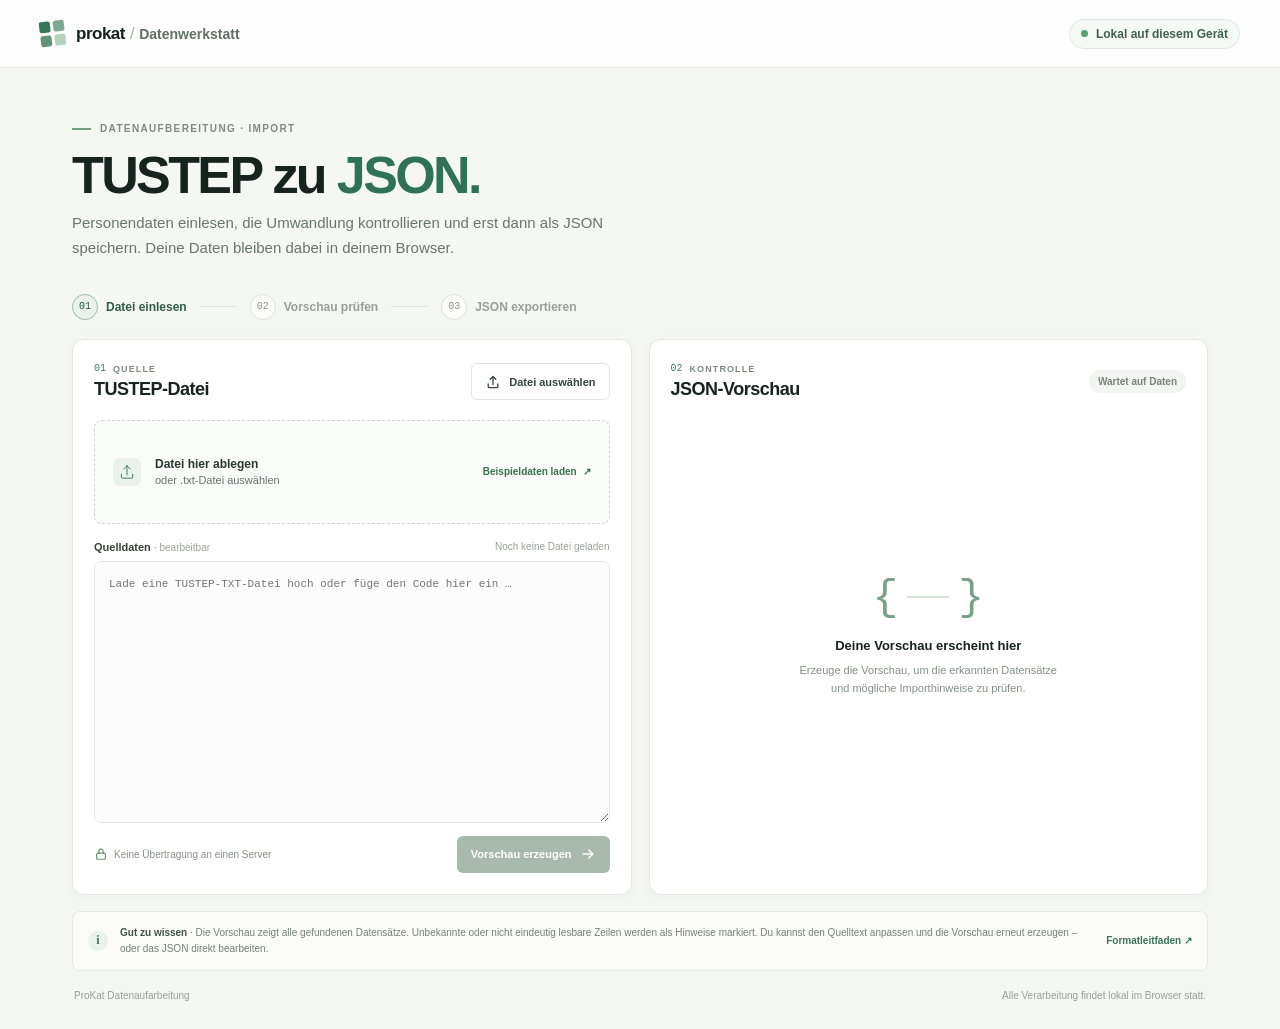
==== index.html @ 92e4b225 "Erstellung der Website über TUSTEP-to-json translator Erstellung der Website für die TUSEP Übersetzu" ====
<!doctype html>
<html lang="de">
<head>
  <meta charset="utf-8">
  <meta name="viewport" content="width=device-width, initial-scale=1">
  <meta name="theme-color" content="#f5f7f3">
  <title>ProKat · TUSTEP-Konverter</title>
  <link rel="stylesheet" href="styles.css">
  <script src="converter.js" defer></script>
  <script src="app.js" defer></script>
</head>
<body>
  <header class="topbar">
    <a class="brand" href="./" aria-label="ProKat Startseite">
      <span class="brand-mark" aria-hidden="true"><span></span><span></span><span></span><span></span></span>
      <span>prokat<span class="brand-divider">/</span><span class="brand-section">Datenwerkstatt</span></span>
    </a>
    <span class="local-badge"><span class="status-dot"></span> Lokal auf diesem Gerät</span>
  </header>

  <main class="page-shell">
    <section class="intro">
      <div class="eyebrow"><span class="eyebrow-line"></span> DATENAUFBEREITUNG · IMPORT</div>
      <h1>TUSTEP zu <span>JSON.</span></h1>
      <p class="intro-copy">Personendaten einlesen, die Umwandlung kontrollieren und erst dann als JSON speichern. Deine Daten bleiben dabei in deinem Browser.</p>
    </section>

    <nav class="steps" aria-label="Arbeitsschritte">
      <div class="step is-active" data-step="1"><span class="step-number">01</span><span>Datei einlesen</span></div>
      <span class="step-connector" aria-hidden="true"></span>
      <div class="step" data-step="2"><span class="step-number">02</span><span>Vorschau prüfen</span></div>
      <span class="step-connector" aria-hidden="true"></span>
      <div class="step" data-step="3"><span class="step-number">03</span><span>JSON exportieren</span></div>
    </nav>

    <section class="workspace" aria-label="TUSTEP-Konverter">
      <div class="panel source-panel">
        <div class="panel-heading">
          <div>
            <div class="panel-kicker"><span class="panel-index">01</span> QUELLE</div>
            <h2>TUSTEP-Datei</h2>
          </div>
          <label class="button button-secondary upload-button" for="file-input">
            <svg viewBox="0 0 20 20" aria-hidden="true"><path d="M10 13V3m0 0L6.5 6.5M10 3l3.5 3.5M4 12.5v3A1.5 1.5 0 0 0 5.5 17h9a1.5 1.5 0 0 0 1.5-1.5v-3"/></svg>
            Datei auswählen
          </label>
          <input id="file-input" class="visually-hidden" type="file" accept=".txt,text/plain">
        </div>
        <div id="drop-zone" class="drop-zone">
          <svg class="upload-icon" viewBox="0 0 32 32" aria-hidden="true"><path d="M16 21V5m0 0-5.5 5.5M16 5l5.5 5.5M6 20v5a2 2 0 0 0 2 2h16a2 2 0 0 0 2-2v-5"/></svg>
          <div class="drop-copy"><strong>Datei hier ablegen</strong><span>oder .txt-Datei auswählen</span></div>
          <button id="sample-button" class="text-button" type="button">Beispieldaten laden <span aria-hidden="true">↗</span></button>
        </div>
        <div class="editor-heading">
          <label for="source-input">Quelldaten <span class="subtle-label">· bearbeitbar</span></label>
          <span id="source-count" class="character-count">Noch keine Datei geladen</span>
        </div>
        <textarea id="source-input" class="code-editor source-editor" spellcheck="false" aria-label="TUSTEP-Quelldaten" placeholder="Lade eine TUSTEP-TXT-Datei hoch oder füge den Code hier ein …"></textarea>
        <div class="source-footer">
          <span class="privacy-note"><svg viewBox="0 0 16 16" aria-hidden="true"><rect x="3" y="7" width="10" height="7" rx="1.5"/><path d="M5.5 7V5a2.5 2.5 0 0 1 5 0v2"/></svg> Keine Übertragung an einen Server</span>
          <button id="preview-button" class="button button-primary" type="button" disabled>
            Vorschau erzeugen
            <svg viewBox="0 0 20 20" aria-hidden="true"><path d="M4 10h12m-5-5 5 5-5 5"/></svg>
          </button>
        </div>
      </div>

      <div class="panel preview-panel">
        <div class="panel-heading preview-heading">
          <div>
            <div class="panel-kicker"><span class="panel-index">02</span> KONTROLLE</div>
            <h2>JSON-Vorschau</h2>
          </div>
          <span id="record-count" class="count-badge">Wartet auf Daten</span>
        </div>
        <div id="preview-empty" class="preview-empty">
          <div class="empty-art" aria-hidden="true"><span>{</span><i></i><span>}</span></div>
          <strong>Deine Vorschau erscheint hier</strong>
          <p>Erzeuge die Vorschau, um die erkannten Datensätze und mögliche Importhinweise zu prüfen.</p>
        </div>
        <div id="preview-content" class="preview-content" hidden>
          <div id="validation-message" class="validation-message" role="status" aria-live="polite"></div>
          <div id="issues" class="issues" aria-live="polite"></div>
          <div class="editor-heading json-editor-heading">
            <label for="json-output">Erzeugtes JSON <span class="subtle-label">· vor dem Export bearbeitbar</span></label>
            <button id="copy-button" class="icon-button" type="button" title="JSON in die Zwischenablage kopieren" aria-label="JSON in die Zwischenablage kopieren" disabled>
              <svg viewBox="0 0 20 20" aria-hidden="true"><rect x="7" y="7" width="9" height="10" rx="1.5"/><path d="M12.5 7V4.5A1.5 1.5 0 0 0 11 3H5.5A1.5 1.5 0 0 0 4 4.5V12a1.5 1.5 0 0 0 1.5 1.5H7"/></svg>
            </button>
          </div>
          <textarea id="json-output" class="code-editor json-editor" spellcheck="false" aria-label="JSON-Vorschau" placeholder="Die Vorschau wird nach dem Einlesen hier angezeigt …" disabled></textarea>
          <div class="preview-footer">
            <span id="json-status" class="json-status"><span class="status-dot"></span> Noch nicht geprüft</span>
            <button id="download-button" class="button button-dark" type="button" disabled>
              JSON herunterladen
              <svg viewBox="0 0 20 20" aria-hidden="true"><path d="M10 3v10m0 0 3.5-3.5M10 13 6.5 9.5M4 14v2.5A.5.5 0 0 0 4.5 17h11a.5.5 0 0 0 .5-.5V14"/></svg>
            </button>
          </div>
        </div>
      </div>
    </section>

    <aside class="guide">
      <span class="guide-icon" aria-hidden="true">i</span>
      <p><strong>Gut zu wissen</strong> · Die Vorschau zeigt alle gefundenen Datensätze. Unbekannte oder nicht eindeutig lesbare Zeilen werden als Hinweise markiert. Du kannst den Quelltext anpassen und die Vorschau erneut erzeugen – oder das JSON direkt bearbeiten.</p>
      <a href="import-data-format.md" target="_blank" rel="noreferrer">Formatleitfaden <span aria-hidden="true">↗</span></a>
    </aside>
    <footer class="page-footer"><span>ProKat Datenaufarbeitung</span><span>Alle Verarbeitung findet lokal im Browser statt.</span></footer>
  </main>
</body>
</html>
---- styles.css ----
:root {
  color-scheme: light;
  --ink: #17231e;
  --muted: #748078;
  --line: #e5e9e3;
  --paper: #ffffff;
  --canvas: #f5f7f3;
  --green: #2f7255;
  --green-dark: #20583f;
  --green-pale: #e9f2ec;
  --mono: "DM Mono", "Cascadia Code", Consolas, monospace;
  font-family: "DM Sans", "Segoe UI", sans-serif;
  background: var(--canvas);
  color: var(--ink);
}

* { box-sizing: border-box; }

body { margin: 0; min-width: 320px; background: var(--canvas); }

button, textarea { font: inherit; }
button { cursor: pointer; }
button:disabled { cursor: not-allowed; }
[hidden] { display: none !important; }

.topbar {
  height: 68px;
  padding: 0 max(32px, calc((100vw - 1200px) / 2));
  display: flex;
  align-items: center;
  justify-content: space-between;
  background: rgba(255,255,255,.82);
  border-bottom: 1px solid #e8ebe6;
}

.brand { display: flex; align-items: center; gap: 11px; color: var(--ink); text-decoration: none; font-weight: 800; font-family: Manrope, sans-serif; font-size: 17px; letter-spacing: -.5px; }
.brand-mark { width: 25px; height: 25px; display: grid; grid-template-columns: repeat(2, 1fr); gap: 3px; transform: rotate(-7deg); }
.brand-mark span { border-radius: 2px; background: #347655; }
.brand-mark span:nth-child(2) { opacity: .63; }
.brand-mark span:nth-child(3) { opacity: .78; }
.brand-mark span:nth-child(4) { background: #b6d2bd; }
.brand-divider { color: #aab4ab; padding: 0 5px; font-weight: 400; }
.brand-section { color: #627067; font-size: 14px; letter-spacing: 0; font-weight: 600; }
.local-badge { display: inline-flex; align-items: center; gap: 8px; padding: 7px 11px; border: 1px solid #dfe9e1; border-radius: 99px; color: #42604c; background: #f5faf6; font-size: 12px; font-weight: 600; }
.status-dot { display: inline-block; height: 7px; width: 7px; flex: 0 0 7px; border-radius: 50%; background: #58a174; }

.page-shell { max-width: 1200px; margin: 0 auto; padding: 55px 32px 28px; }
.intro { margin-bottom: 33px; }
.eyebrow, .panel-kicker { color: #7e8a81; font-size: 10px; font-weight: 700; letter-spacing: 1.35px; }
.eyebrow { display: flex; align-items: center; gap: 9px; }
.eyebrow-line { display: inline-block; width: 19px; height: 2px; background: #75a180; }
h1 { margin: 12px 0 7px; font-family: Manrope, "Segoe UI", sans-serif; font-size: clamp(36px, 5vw, 52px); line-height: 1.12; letter-spacing: -2.6px; font-weight: 800; }
h1 span { color: var(--green); }
.intro-copy { max-width: 600px; margin: 0; color: #68756c; font-size: 15px; line-height: 1.65; }

.steps { display: flex; align-items: center; gap: 13px; margin-bottom: 19px; }
.step { display: flex; align-items: center; gap: 8px; color: #98a098; font-size: 12px; font-weight: 600; white-space: nowrap; }
.step-number { display: grid; width: 26px; height: 26px; place-items: center; border: 1px solid #dfe4dd; border-radius: 50%; color: #8b968d; font: 10px var(--mono); background: rgba(255,255,255,.65); }
.step.is-active { color: #315d43; }
.step.is-active .step-number, .step.is-complete .step-number { border-color: #9cbea3; color: #275b3d; background: #e9f2ec; }
.step.is-complete { color: #587261; }
.step-connector { height: 1px; width: 37px; background: #dfe4dd; }

.workspace { display: grid; grid-template-columns: minmax(0, 1fr) minmax(0, 1fr); gap: 17px; align-items: stretch; }
.panel { min-width: 0; min-height: 545px; padding: 21px; border: 1px solid #e6eae4; border-radius: 12px; background: var(--paper); box-shadow: 0 3px 14px rgba(25,49,32,.035); }
.panel-heading { display: flex; align-items: center; justify-content: space-between; gap: 14px; min-height: 42px; margin-bottom: 17px; }
.panel-kicker { display: flex; align-items: center; gap: 7px; font-size: 9px; letter-spacing: 1.1px; }
.panel-index { color: #428060; font: 10px var(--mono); letter-spacing: 0; }
h2 { margin: 5px 0 0; font: 700 18px Manrope, sans-serif; letter-spacing: -.5px; }
.button { display: inline-flex; align-items: center; justify-content: center; gap: 8px; height: 37px; padding: 0 13px; border: 1px solid transparent; border-radius: 6px; font-size: 11px; font-weight: 700; transition: background .15s, border-color .15s, transform .15s; }
.button:not(:disabled):active { transform: translateY(1px); }
.button svg { width: 16px; height: 16px; fill: none; stroke: currentColor; stroke-width: 1.6; stroke-linecap: round; stroke-linejoin: round; }
.button-secondary { border-color: #e1e6e0; color: #35453b; background: #fff; }
.button-secondary:hover { border-color: #bacabd; background: #f8faf8; }
.button-primary { color: #fff; background: var(--green); }
.button-primary:hover:not(:disabled) { background: var(--green-dark); }
.button-primary:disabled { background: #aab9ae; }
.button-dark { color: #fff; background: #1c2921; }
.button-dark:hover:not(:disabled) { background: #304238; }
.button-dark:disabled { background: #b7bfba; }

.drop-zone { min-height: 104px; display: flex; align-items: center; gap: 14px; margin-bottom: 17px; padding: 17px 18px; border: 1px dashed #cbd7cd; border-radius: 8px; background: #fafcf9; transition: border-color .15s, background .15s; }
.drop-zone.is-dragging { border-color: #4c9567; background: #f0f7f1; }
.upload-icon { width: 28px; height: 28px; flex: 0 0 28px; padding: 5px; border-radius: 7px; color: #397251; background: #e9f2ec; fill: none; stroke: currentColor; stroke-width: 1.6; stroke-linecap: round; stroke-linejoin: round; }
.drop-copy { display: flex; flex-direction: column; gap: 3px; color: #68746c; font-size: 11px; }
.drop-copy strong { color: #29372e; font-size: 12px; }
.text-button { margin-left: auto; padding: 5px 0 5px 8px; border: 0; color: #397251; background: transparent; font-size: 10px; font-weight: 700; white-space: nowrap; }
.text-button:hover { color: #1f583a; }
.text-button span { padding-left: 3px; }
.editor-heading { display: flex; align-items: center; justify-content: space-between; gap: 12px; margin: 0 0 8px; color: #35433a; font-size: 11px; font-weight: 700; }
.subtle-label { color: #9aa39c; font-size: 10px; font-weight: 400; }
.character-count { color: #99a29b; font-size: 10px; font-weight: 400; }
.code-editor { display: block; width: 100%; resize: vertical; padding: 13px 14px; border: 1px solid #e5e9e4; border-radius: 7px; outline: none; color: #35433b; background: #fbfcfb; font: 11px/1.65 var(--mono); tab-size: 2; }
.code-editor:focus { border-color: #93b69c; box-shadow: 0 0 0 3px rgba(73,132,88,.1); }
.source-editor { min-height: 262px; height: 262px; }
.source-footer, .preview-footer { display: flex; align-items: center; justify-content: space-between; gap: 12px; margin-top: 13px; }
.privacy-note { display: flex; align-items: center; gap: 6px; color: #859087; font-size: 10px; }
.privacy-note svg { width: 14px; height: 14px; fill: none; stroke: #6a9275; stroke-width: 1.35; stroke-linecap: round; stroke-linejoin: round; }

.count-badge { padding: 6px 9px; border-radius: 99px; color: #78847b; background: #f3f5f2; font-size: 10px; font-weight: 600; white-space: nowrap; }
.preview-empty { min-height: 433px; display: flex; flex-direction: column; align-items: center; justify-content: center; padding: 30px; text-align: center; }
.empty-art { display: flex; align-items: center; gap: 9px; margin-bottom: 19px; color: #78a187; font: 43px/1 var(--mono); }
.empty-art i { width: 42px; height: 2px; background: #d6e5d9; }
.preview-empty strong { font: 700 13px Manrope, sans-serif; }
.preview-empty p { max-width: 265px; margin: 8px 0 0; color: #849087; font-size: 11px; line-height: 1.65; }
.preview-content { display: flex; flex-direction: column; }
.validation-message { display: flex; align-items: flex-start; gap: 7px; margin: 0 0 8px; color: #54745d; font-size: 10px; line-height: 1.5; }
.validation-message::before { content: ""; width: 7px; height: 7px; flex: 0 0 7px; margin-top: 3px; border-radius: 50%; background: #6aab7c; }
.validation-message.has-errors { color: #9d5a31; }
.validation-message.has-errors::before { background: #d58856; }
.issues { max-height: 112px; overflow: auto; margin-bottom: 8px; }
.issue { padding: 6px 8px; border-left: 2px solid #dfaa69; color: #795b36; background: #fff9f0; font-size: 10px; line-height: 1.5; }
.issue + .issue { margin-top: 3px; }
.issue strong { font-weight: 700; }
.json-editor-heading { margin-top: 4px; }
.icon-button { display: grid; width: 28px; height: 28px; place-items: center; border: 1px solid #e5e9e4; border-radius: 5px; color: #5d6b61; background: #fff; }
.icon-button:hover:not(:disabled) { background: #f5f8f5; }
.icon-button:disabled { opacity: .45; }
.icon-button svg { width: 16px; height: 16px; fill: none; stroke: currentColor; stroke-width: 1.4; stroke-linecap: round; stroke-linejoin: round; }
.json-editor { min-height: 284px; height: 284px; color: #315440; background: #fafcf9; }
.json-status { display: flex; align-items: center; gap: 7px; color: #89948c; font-size: 10px; }
.json-status.is-valid { color: #477354; }
.json-status.is-invalid { color: #a45243; }
.json-status.is-invalid .status-dot { background: #d27466; }

.guide { display: flex; align-items: center; gap: 12px; margin-top: 16px; padding: 13px 15px; border: 1px solid #e6eae4; border-radius: 8px; background: rgba(255,255,255,.63); }
.guide-icon { display: grid; width: 20px; height: 20px; flex: 0 0 20px; place-items: center; border-radius: 50%; color: #49735a; background: #e9f2ec; font: 600 12px Georgia, serif; }
.guide p { flex: 1; margin: 0; color: #758078; font-size: 10px; line-height: 1.6; }
.guide p strong { color: #405248; }
.guide a { color: #3b7553; font-size: 10px; font-weight: 700; text-decoration: none; white-space: nowrap; }
.guide a:hover { text-decoration: underline; }
.page-footer { display: flex; justify-content: space-between; gap: 16px; padding: 19px 2px 0; color: #96a098; font-size: 10px; }
.visually-hidden { position: absolute; width: 1px; height: 1px; padding: 0; margin: -1px; overflow: hidden; clip: rect(0, 0, 0, 0); white-space: nowrap; border: 0; }

@media (max-width: 850px) {
  .page-shell { max-width: 720px; padding-top: 42px; }
  .workspace { grid-template-columns: 1fr; }
  .panel { min-height: auto; }
  .source-editor { height: 235px; min-height: 180px; }
  .preview-empty { min-height: 310px; }
  .json-editor { height: 340px; }
}

@media (max-width: 520px) {
  .topbar { height: 60px; padding: 0 17px; }
  .brand { font-size: 15px; }
  .brand-section { font-size: 12px; }
  .local-badge { padding: 6px 8px; font-size: 10px; }
  .page-shell { padding: 34px 15px 20px; }
  .intro { margin-bottom: 25px; }
  h1 { font-size: 39px; }
  .intro-copy { font-size: 13px; }
  .steps { gap: 7px; justify-content: space-between; }
  .step { gap: 5px; font-size: 9px; }
  .step-number { width: 23px; height: 23px; font-size: 9px; }
  .step-connector { width: 12px; }
  .panel { padding: 15px; }
  .panel-heading { gap: 8px; }
  .upload-button { padding: 0 9px; font-size: 10px; }
  .drop-zone { flex-wrap: wrap; gap: 10px; padding: 13px; }
  .text-button { margin-left: 36px; }
  .source-footer, .preview-footer { align-items: flex-start; flex-direction: column; }
  .source-footer .button, .preview-footer .button { align-self: stretch; }
  .guide { align-items: flex-start; flex-wrap: wrap; }
  .guide p { min-width: calc(100% - 34px); }
  .guide a { margin-left: 32px; }
  .page-footer { flex-direction: column; gap: 5px; }
}
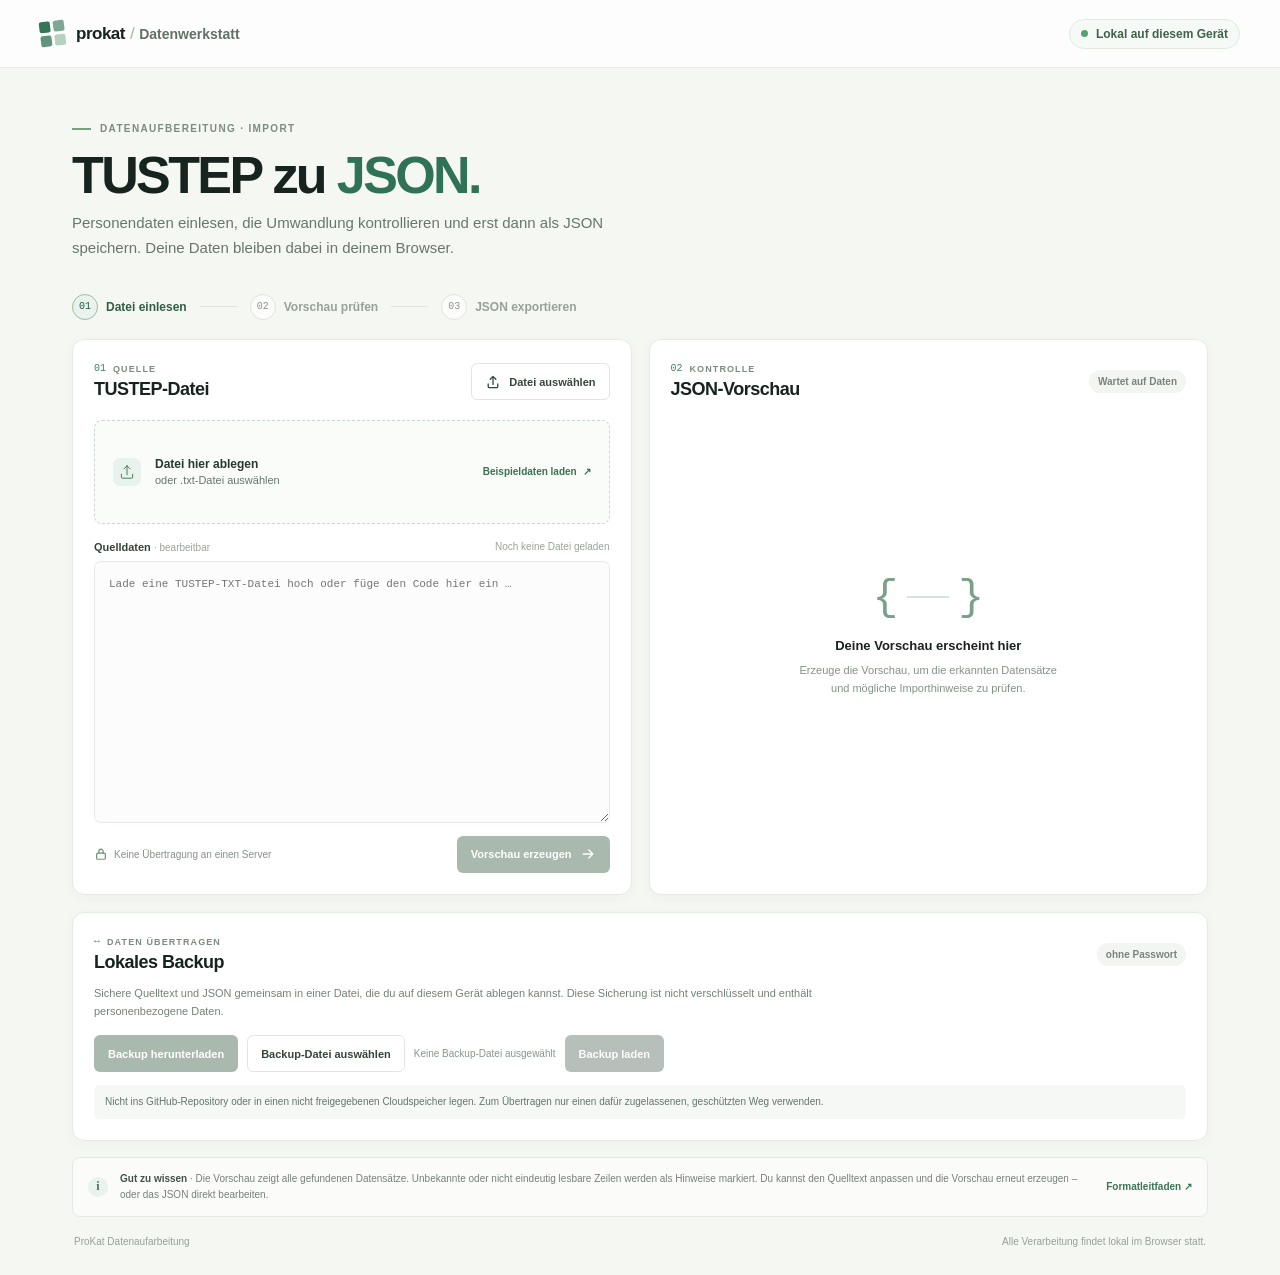
==== commit 09f40333: "Überarbeitung1 Die Daten werden nun lokal gespeichert und nicht mehr im Browser. Zudem wird eine Bac" ====
--- a/index.html
+++ b/index.html
@@ -99,6 +99,25 @@
       </div>
     </section>
 
+    <section class="panel backup-panel" aria-labelledby="backup-title">
+      <div class="panel-heading">
+        <div>
+          <div class="panel-kicker"><span class="panel-index">↔</span> DATEN ÜBERTRAGEN</div>
+          <h2 id="backup-title">Lokales Backup</h2>
+        </div>
+        <span class="count-badge">ohne Passwort</span>
+      </div>
+      <p class="backup-copy">Sichere Quelltext und JSON gemeinsam in einer Datei, die du auf diesem Gerät ablegen kannst. Diese Sicherung ist nicht verschlüsselt und enthält personenbezogene Daten.</p>
+      <div class="backup-actions">
+        <button id="backup-create-button" class="button button-primary" type="button" disabled>Backup herunterladen</button>
+        <label class="button button-secondary backup-file-button" for="backup-file-input">Backup-Datei auswählen</label>
+        <input id="backup-file-input" class="visually-hidden" type="file" accept=".prokat-backup.json,application/json">
+        <span id="backup-file-name" class="backup-file-name">Keine Backup-Datei ausgewählt</span>
+        <button id="backup-restore-button" class="button button-dark" type="button" disabled>Backup laden</button>
+      </div>
+      <p id="backup-status" class="backup-status" role="status" aria-live="polite">Nicht ins GitHub-Repository oder in einen nicht freigegebenen Cloudspeicher legen. Zum Übertragen nur einen dafür zugelassenen, geschützten Weg verwenden.</p>
+    </section>
+
     <aside class="guide">
       <span class="guide-icon" aria-hidden="true">i</span>
       <p><strong>Gut zu wissen</strong> · Die Vorschau zeigt alle gefundenen Datensätze. Unbekannte oder nicht eindeutig lesbare Zeilen werden als Hinweise markiert. Du kannst den Quelltext anpassen und die Vorschau erneut erzeugen – oder das JSON direkt bearbeiten.</p>
--- a/styles.css
+++ b/styles.css
@@ -123,6 +123,16 @@
 .json-status.is-invalid { color: #a45243; }
 .json-status.is-invalid .status-dot { background: #d27466; }
 
+.backup-panel { min-height: 0; margin-top: 17px; }
+.backup-panel .panel-heading { margin-bottom: 8px; }
+.backup-copy { max-width: 760px; margin: 0 0 15px; color: #748078; font-size: 11px; line-height: 1.65; }
+.backup-actions { display: flex; align-items: center; flex-wrap: wrap; gap: 9px; margin-top: 14px; }
+.backup-file-button { cursor: pointer; }
+.backup-file-name { max-width: 230px; overflow: hidden; color: #89948c; font-size: 10px; text-overflow: ellipsis; white-space: nowrap; }
+.backup-status { margin: 13px 0 0; padding: 9px 11px; border-radius: 6px; color: #66746a; background: #f5f8f5; font-size: 10px; line-height: 1.55; }
+.backup-status.is-success { color: #376546; background: #edf6ef; }
+.backup-status.is-error { color: #965443; background: #fff3ef; }
+
 .guide { display: flex; align-items: center; gap: 12px; margin-top: 16px; padding: 13px 15px; border: 1px solid #e6eae4; border-radius: 8px; background: rgba(255,255,255,.63); }
 .guide-icon { display: grid; width: 20px; height: 20px; flex: 0 0 20px; place-items: center; border-radius: 50%; color: #49735a; background: #e9f2ec; font: 600 12px Georgia, serif; }
 .guide p { flex: 1; margin: 0; color: #758078; font-size: 10px; line-height: 1.6; }
@@ -161,6 +171,10 @@
   .text-button { margin-left: 36px; }
   .source-footer, .preview-footer { align-items: flex-start; flex-direction: column; }
   .source-footer .button, .preview-footer .button { align-self: stretch; }
+  .backup-actions { align-items: stretch; flex-direction: column; }
+  .backup-actions .button { width: 100%; }
+  .backup-file-button { width: 100%; }
+  .backup-file-name { max-width: 100%; }
   .guide { align-items: flex-start; flex-wrap: wrap; }
   .guide p { min-width: calc(100% - 34px); }
   .guide a { margin-left: 32px; }
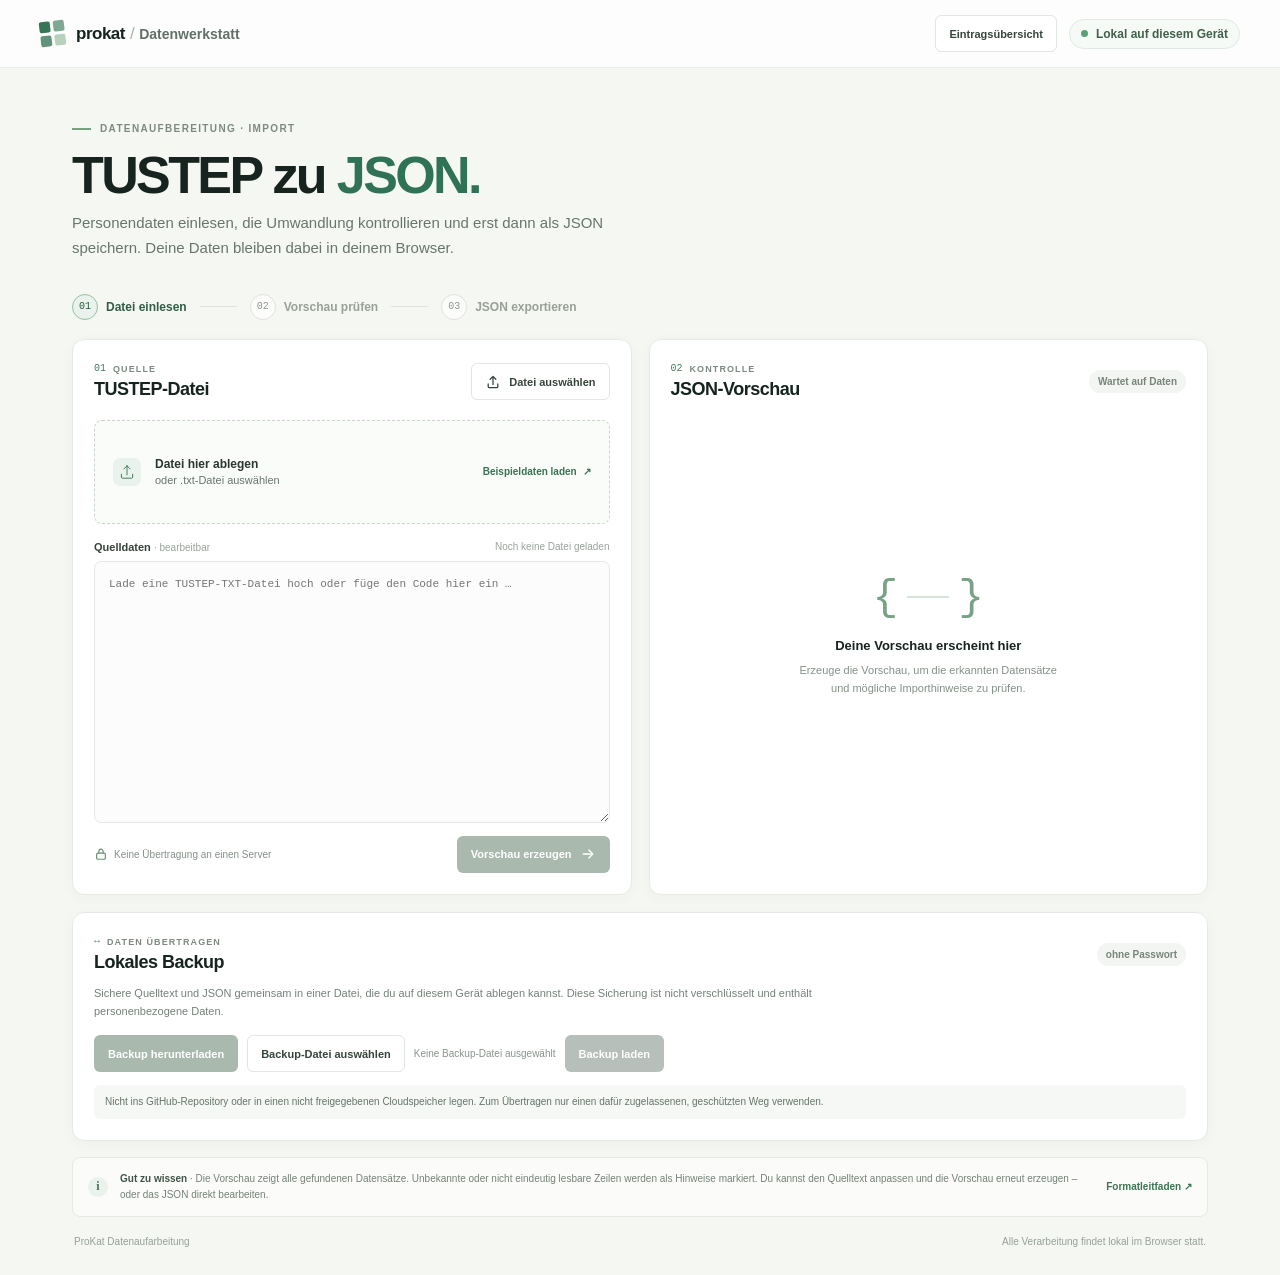
==== commit 309a9868: "Datenerfinden "verhindern" Sicher stellen, dass keine Daten erfunden werden und mir ist aufgefallen," ====
--- a/index.html
+++ b/index.html
@@ -15,7 +15,11 @@
       <span class="brand-mark" aria-hidden="true"><span></span><span></span><span></span><span></span></span>
       <span>prokat<span class="brand-divider">/</span><span class="brand-section">Datenwerkstatt</span></span>
     </a>
-    <span class="local-badge"><span class="status-dot"></span> Lokal auf diesem Gerät</span>
+    <div class="topbar-actions">
+      <button id="open-records-nav-button" class="button button-secondary" type="button">Eintragsübersicht</button>
+      <span id="overview-nav-status" class="topbar-status" role="status" aria-live="polite"></span>
+      <span class="local-badge"><span class="status-dot"></span> Lokal auf diesem Gerät</span>
+    </div>
   </header>
 
   <main class="page-shell">
@@ -90,6 +94,8 @@
           <textarea id="json-output" class="code-editor json-editor" spellcheck="false" aria-label="JSON-Vorschau" placeholder="Die Vorschau wird nach dem Einlesen hier angezeigt …" disabled></textarea>
           <div class="preview-footer">
             <span id="json-status" class="json-status"><span class="status-dot"></span> Noch nicht geprüft</span>
+            <button id="open-records-button" class="button button-secondary" type="button" disabled>Einträge im neuen Fenster öffnen</button>
+            <button id="add-records-button" class="button button-secondary" type="button" disabled>JSON-Datensätze zur Übersicht hinzufügen</button>
             <button id="download-button" class="button button-dark" type="button" disabled>
               JSON herunterladen
               <svg viewBox="0 0 20 20" aria-hidden="true"><path d="M10 3v10m0 0 3.5-3.5M10 13 6.5 9.5M4 14v2.5A.5.5 0 0 0 4.5 17h11a.5.5 0 0 0 .5-.5V14"/></svg>
--- a/styles.css
+++ b/styles.css
@@ -33,6 +33,10 @@
   border-bottom: 1px solid #e8ebe6;
 }
 
+.topbar-actions { display: flex; align-items: center; gap: 12px; }
+.topbar-status:empty { display: none; }
+.topbar-status { max-width: 190px; color: #9d5a31; font-size: 10px; line-height: 1.4; }
+.topbar-actions .button { white-space: nowrap; }
 .brand { display: flex; align-items: center; gap: 11px; color: var(--ink); text-decoration: none; font-weight: 800; font-family: Manrope, sans-serif; font-size: 17px; letter-spacing: -.5px; }
 .brand-mark { width: 25px; height: 25px; display: grid; grid-template-columns: repeat(2, 1fr); gap: 3px; transform: rotate(-7deg); }
 .brand-mark span { border-radius: 2px; background: #347655; }
@@ -153,6 +157,9 @@
 
 @media (max-width: 520px) {
   .topbar { height: 60px; padding: 0 17px; }
+  .topbar-actions { gap: 7px; }
+  .topbar-actions .button { height: 32px; padding: 0 9px; font-size: 10px; }
+  .topbar-actions .local-badge { display: none; }
   .brand { font-size: 15px; }
   .brand-section { font-size: 12px; }
   .local-badge { padding: 6px 8px; font-size: 10px; }
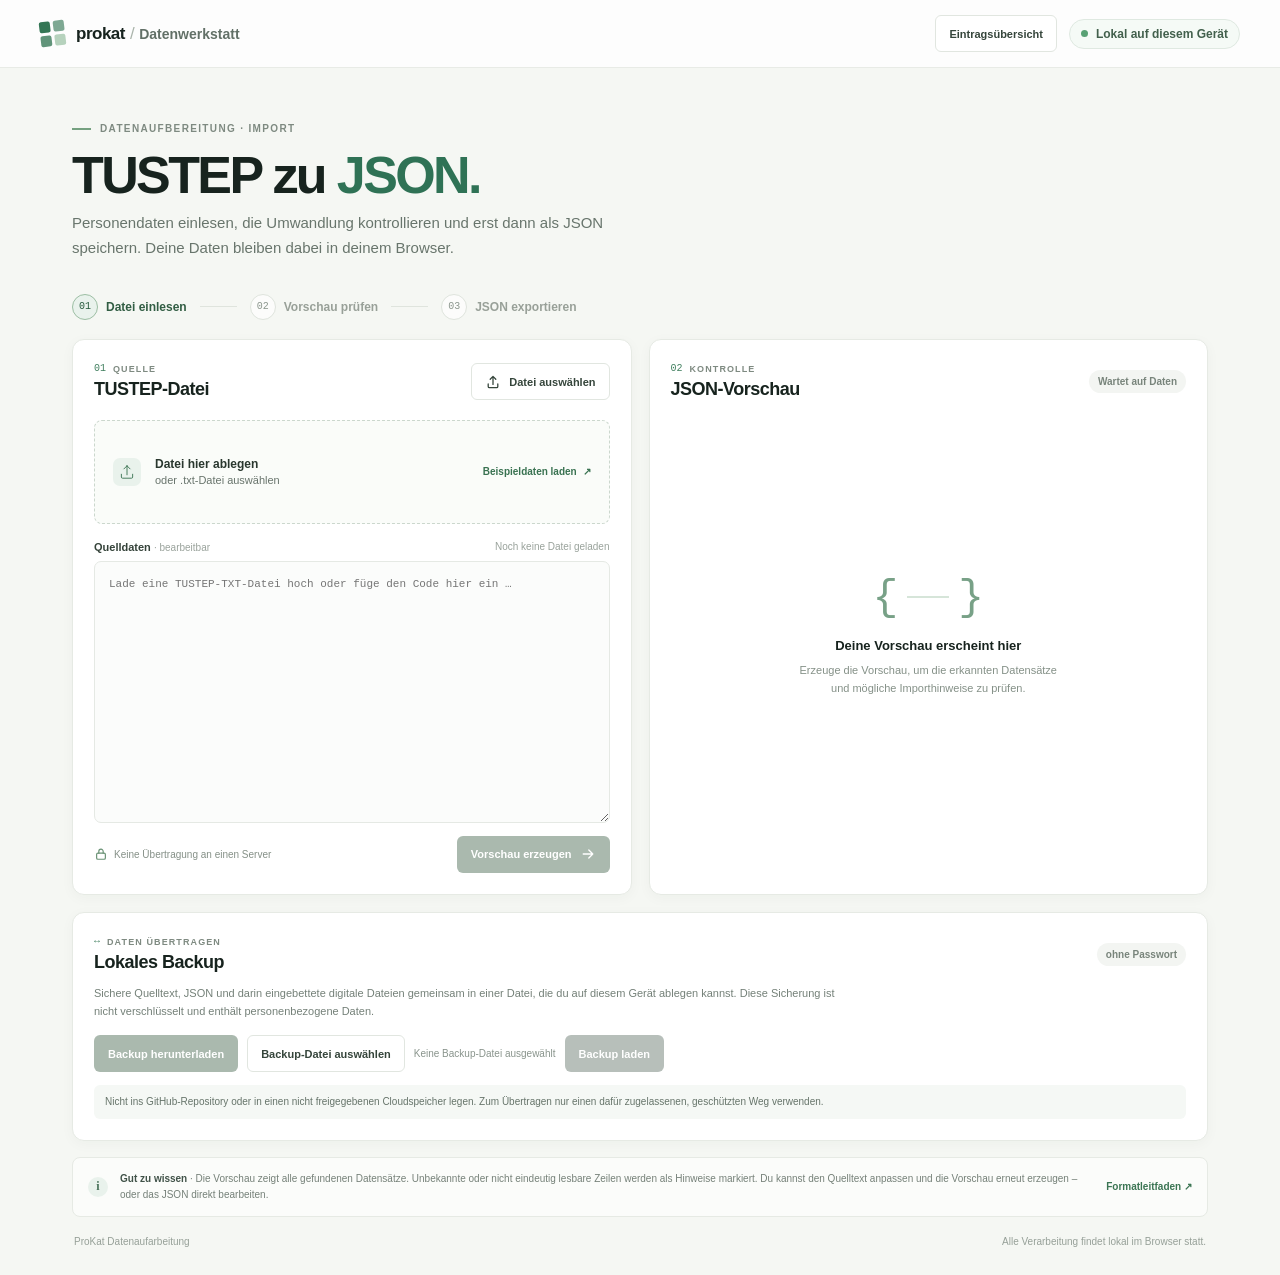
==== commit 65693890: "Digitale Medien Möglichkeit digitale Medien zu verlinken und hochzuladen" ====
--- a/index.html
+++ b/index.html
@@ -113,7 +113,7 @@
         </div>
         <span class="count-badge">ohne Passwort</span>
       </div>
-      <p class="backup-copy">Sichere Quelltext und JSON gemeinsam in einer Datei, die du auf diesem Gerät ablegen kannst. Diese Sicherung ist nicht verschlüsselt und enthält personenbezogene Daten.</p>
+      <p class="backup-copy">Sichere Quelltext, JSON und darin eingebettete digitale Dateien gemeinsam in einer Datei, die du auf diesem Gerät ablegen kannst. Diese Sicherung ist nicht verschlüsselt und enthält personenbezogene Daten.</p>
       <div class="backup-actions">
         <button id="backup-create-button" class="button button-primary" type="button" disabled>Backup herunterladen</button>
         <label class="button button-secondary backup-file-button" for="backup-file-input">Backup-Datei auswählen</label>
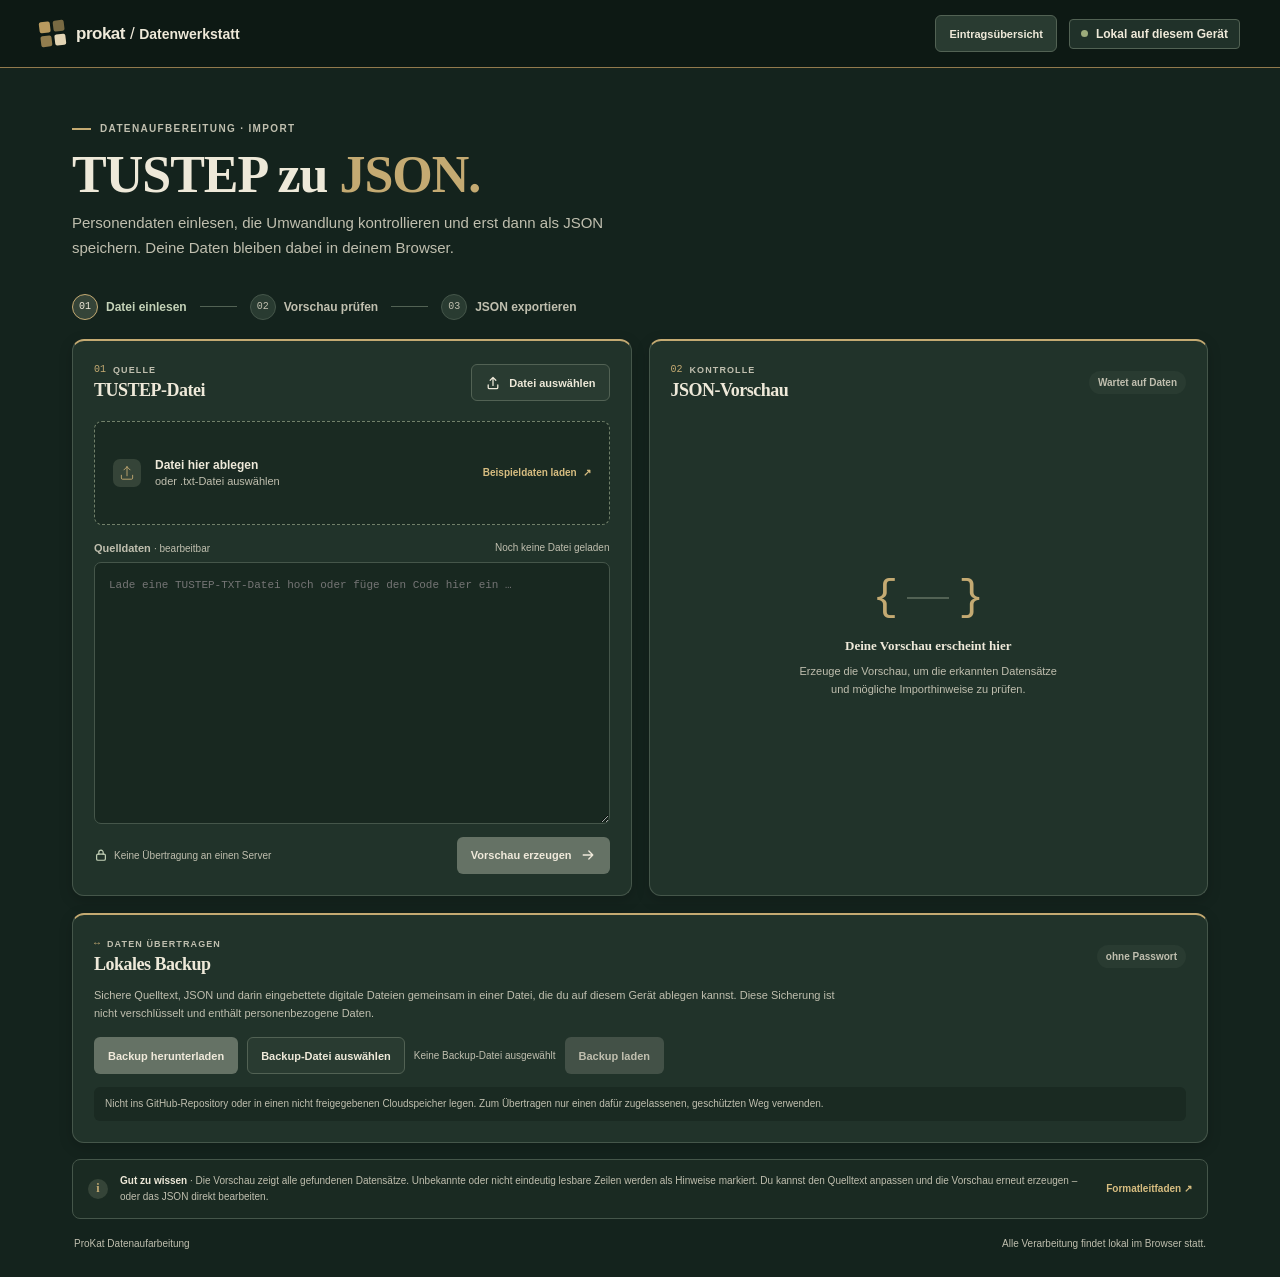
==== commit 451bd6e2: "Stil Stil Dünkelgrün & Messing, lesbarere Schrift für die Personenübersicht" ====
--- a/index.html
+++ b/index.html
@@ -3,7 +3,7 @@
 <head>
   <meta charset="utf-8">
   <meta name="viewport" content="width=device-width, initial-scale=1">
-  <meta name="theme-color" content="#f5f7f3">
+  <meta name="theme-color" content="#14231d">
   <title>ProKat · TUSTEP-Konverter</title>
   <link rel="stylesheet" href="styles.css">
   <script src="converter.js" defer></script>
--- a/styles.css
+++ b/styles.css
@@ -1,13 +1,18 @@
 :root {
-  color-scheme: light;
-  --ink: #17231e;
-  --muted: #748078;
-  --line: #e5e9e3;
-  --paper: #ffffff;
-  --canvas: #f5f7f3;
-  --green: #2f7255;
-  --green-dark: #20583f;
-  --green-pale: #e9f2ec;
+  color-scheme: dark;
+  --ink: #eee9d9;
+  --muted: #c0bfaf;
+  --line: #45564a;
+  --paper: #21332a;
+  --canvas: #14231d;
+  --green: #c4aa72;
+  --green-dark: #a98c53;
+  --green-pale: #354438;
+  --brass: #c4aa72;
+  --surface-inset: #182820;
+  --surface-raised: #293b31;
+  --success: #c4d2b8;
+  --danger: #f0b9a7;
   --mono: "DM Mono", "Cascadia Code", Consolas, monospace;
   font-family: "DM Sans", "Segoe UI", sans-serif;
   background: var(--canvas);
@@ -187,3 +192,116 @@
   .guide a { margin-left: 32px; }
   .page-footer { flex-direction: column; gap: 5px; }
 }
+
+.topbar {
+  background: #0d1914;
+  border-bottom-color: #927a4d;
+}
+.topbar-status { color: var(--danger); }
+.brand, .brand-divider, .brand-section { color: var(--ink); }
+.brand-mark span { background: #b89a5f; }
+.brand-mark span:nth-child(4) { background: #e2d4b4; }
+.local-badge {
+  border-color: #526254;
+  border-radius: 4px;
+  color: var(--ink);
+  background: #203129;
+}
+.status-dot { background: #9cab7b; }
+.eyebrow, .panel-kicker { color: var(--muted); }
+.eyebrow-line { background: var(--brass); }
+h1, h2, .preview-empty strong { font-family: Georgia, "Times New Roman", serif; }
+h1 { letter-spacing: -1px; }
+h1 span { color: var(--brass); }
+.intro-copy, .backup-copy, .guide p, .drop-copy, .editor-heading { color: var(--muted); }
+.drop-copy strong, .guide p strong { color: var(--ink); }
+.step { color: var(--muted); }
+.step-number {
+  border-color: var(--line);
+  color: var(--muted);
+  background: var(--surface-raised);
+}
+.step.is-active, .step.is-complete { color: var(--success); }
+.step.is-active .step-number, .step.is-complete .step-number {
+  border-color: var(--brass);
+  color: var(--ink);
+  background: var(--green-pale);
+}
+.step-connector { background: #526254; }
+.panel {
+  border-color: var(--line);
+  border-top: 2px solid var(--brass);
+  background: var(--paper);
+  box-shadow: 0 4px 14px rgba(0,0,0,.18);
+}
+.panel-index { color: var(--brass); }
+.button-primary { color: #17231d; background: var(--green); }
+.button-primary:hover:not(:disabled) { background: var(--green-dark); }
+.button-primary:disabled { color: #f0eadb; background: #657265; }
+.button-secondary {
+  border-color: #526254;
+  color: var(--ink);
+  background: var(--surface-raised);
+}
+.button-secondary:hover { border-color: var(--brass); background: #34483a; }
+.button-dark { color: var(--ink); background: #0d1914; }
+.button-dark:hover:not(:disabled) { background: #293b31; }
+.button-dark:disabled { color: #c0bfaf; background: #435147; }
+.drop-zone { border-color: #71806a; background: #1a2a22; }
+.drop-zone.is-dragging { border-color: var(--brass); background: #26382d; }
+.upload-icon, .guide-icon { color: var(--brass); background: #354438; }
+.text-button, .guide a { color: #d7bd80; }
+.text-button:hover, .guide a:hover { color: #f0d99c; }
+.subtle-label, .character-count, .backup-file-name, .page-footer { color: var(--muted); }
+.code-editor, .json-editor {
+  border-color: #45564a;
+  color: #e5dfce;
+  background: var(--surface-inset);
+}
+.code-editor:focus, .json-editor:focus {
+  border-color: var(--brass);
+  box-shadow: 0 0 0 3px rgba(196,170,114,.25);
+}
+.privacy-note, .json-status { color: var(--muted); }
+.privacy-note svg { stroke: var(--success); }
+.count-badge { color: var(--muted); background: var(--surface-raised); }
+.empty-art, .empty-art i { color: var(--brass); }
+.empty-art i { background: #526254; }
+.preview-empty p { color: var(--muted); }
+.validation-message { color: var(--success); }
+.validation-message::before { background: #9cab7b; }
+.validation-message.has-errors { color: var(--danger); }
+.validation-message.has-errors::before { background: var(--danger); }
+.issue {
+  border-color: #d4ae69;
+  color: #f0d9a8;
+  background: #3a3023;
+}
+.icon-button {
+  border-color: #526254;
+  color: var(--ink);
+  background: var(--surface-raised);
+}
+.icon-button:hover:not(:disabled) { background: #34483a; }
+.json-status.is-valid { color: var(--success); }
+.json-status.is-invalid { color: var(--danger); }
+.json-status.is-invalid .status-dot { background: var(--danger); }
+.backup-status, .guide {
+  border-color: var(--line);
+  color: var(--muted);
+  background: #1a2a22;
+}
+.backup-status.is-success { color: #dce7d4; background: #283b2e; }
+.backup-status.is-error { color: #f0cbbd; background: #422b27; }
+button:focus-visible, a:focus-visible, input:focus-visible,
+select:focus-visible, textarea:focus-visible {
+  outline: 3px solid #d5bb7a;
+  outline-offset: 2px;
+}
+
+@media (max-width: 360px) {
+  .steps { gap: 4px; }
+  .step { gap: 3px; font-size: 8px; }
+  .step-number { width: 20px; height: 20px; font-size: 8px; }
+  .step-connector { width: 7px; }
+}
